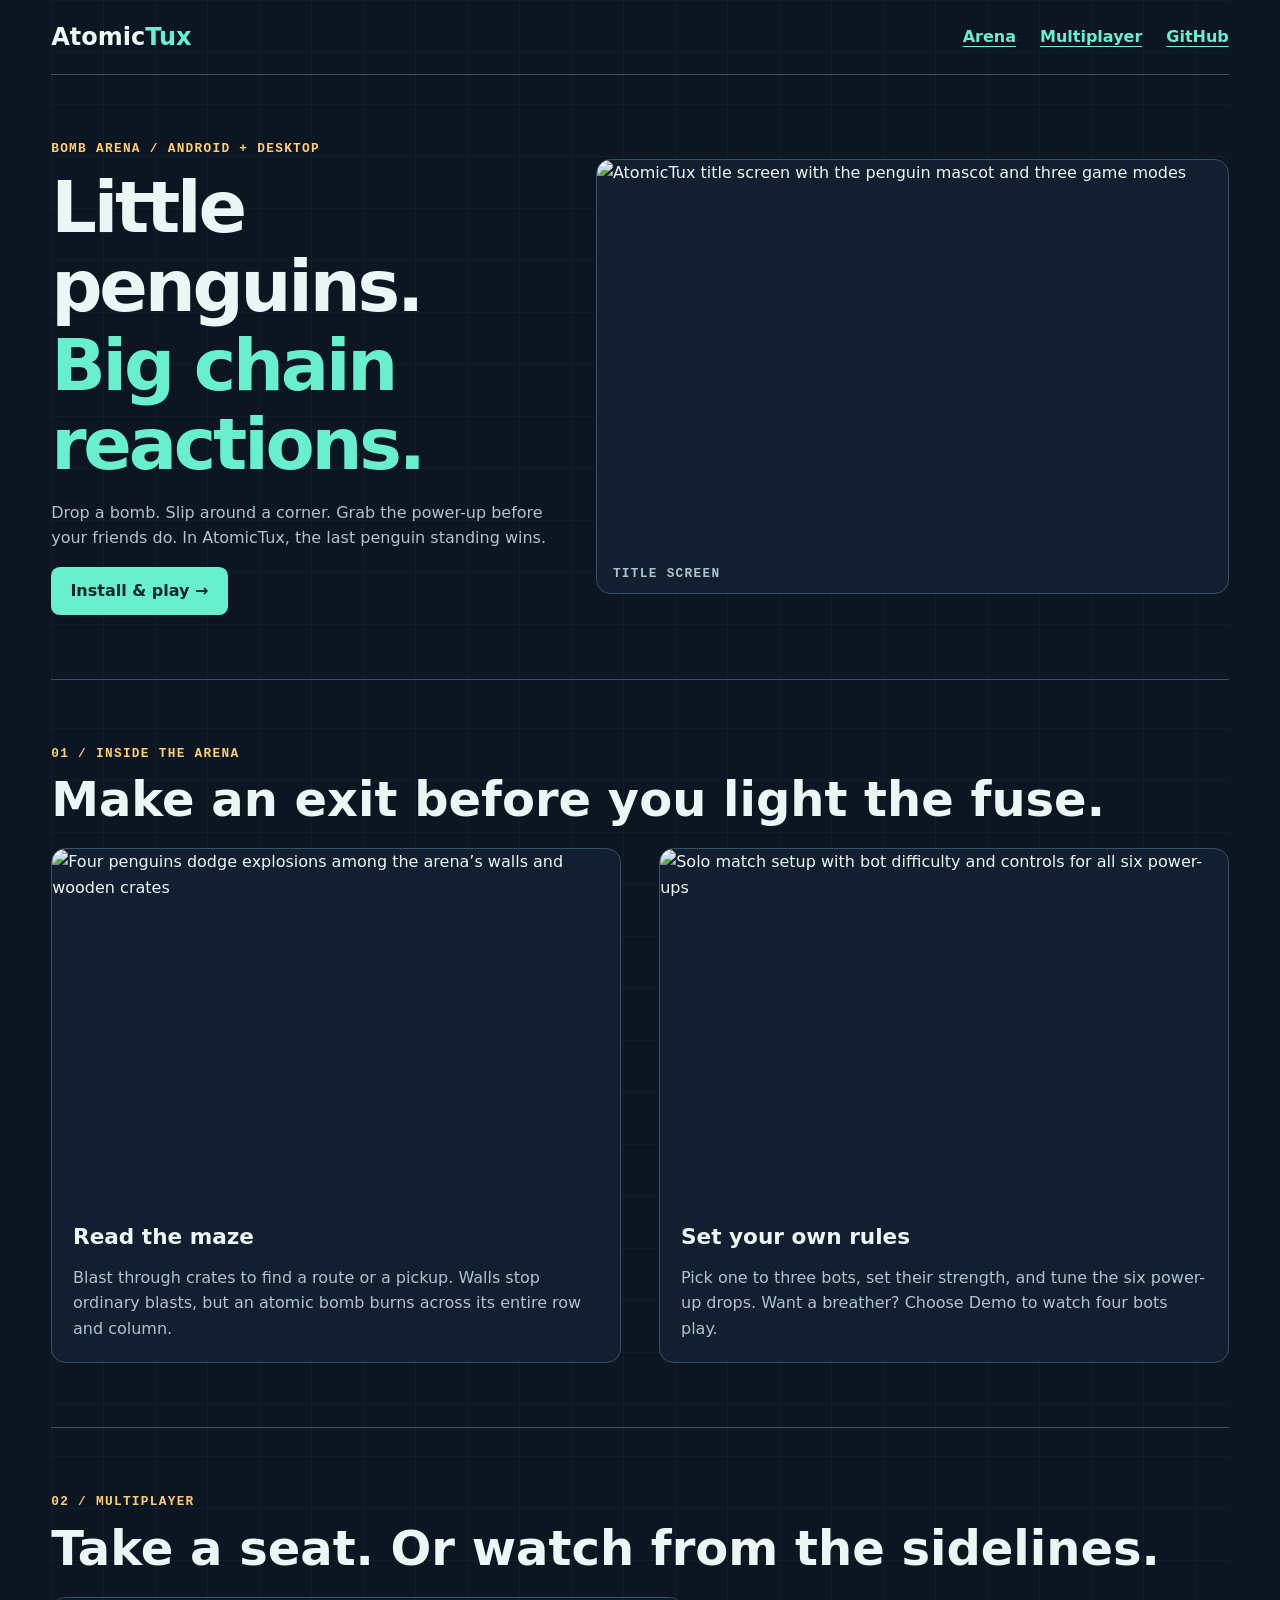
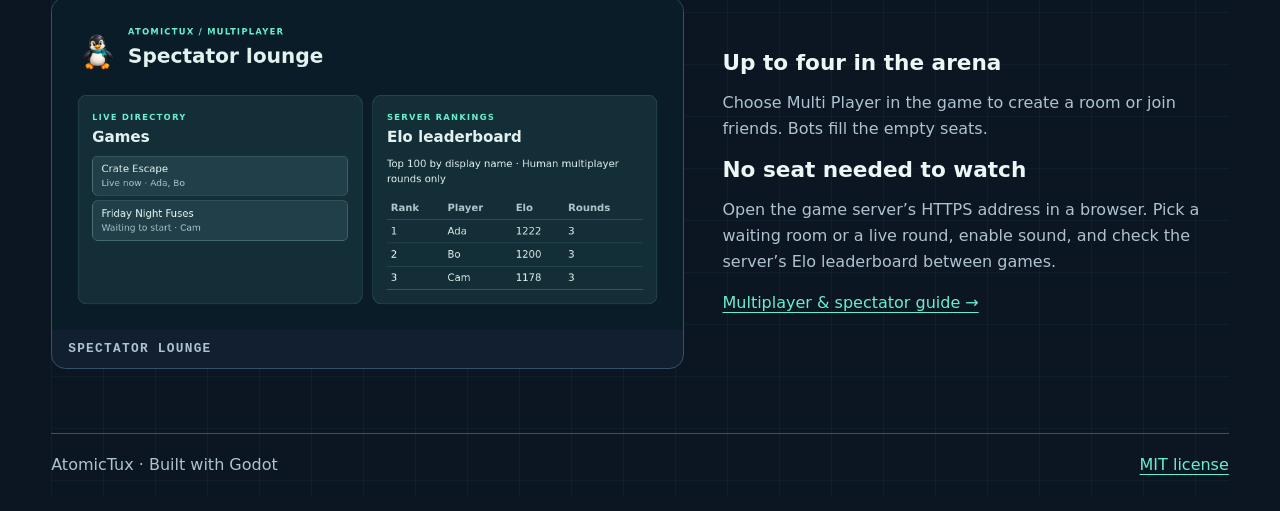
==== docs/index.html @ 123867a5 "pages added" ====
<!doctype html>
<html lang="en">
<head>
  <meta charset="utf-8">
  <meta name="viewport" content="width=device-width, initial-scale=1">
  <meta name="theme-color" content="#111f30">
  <meta name="description" content="Drop bombs, dodge chain reactions, and be the last penguin standing. Play AtomicTux on Android or desktop, or watch multiplayer rounds in your browser.">
  <title>AtomicTux · Little penguins. Big chain reactions.</title>
  <link rel="stylesheet" href="site.css">
</head>
<body>
  <a class="skip" href="#main">Skip to content</a>
  <header class="bar">
    <a class="brand" href="#main">Atomic<span>Tux</span></a>
    <nav aria-label="Main navigation">
      <a href="#arena">Arena</a><a href="#multiplayer">Multiplayer</a><a href="https://github.com/keuperj/AtomicTux">GitHub</a>
    </nav>
  </header>
  <main id="main">
    <section class="hero">
      <div>
        <p class="label">Bomb arena / Android + desktop</p>
        <h1>Little penguins.<br><em>Big chain reactions.</em></h1>
        <p>Drop a bomb. Slip around a corner. Grab the power-up before your friends do. In AtomicTux, the last penguin standing wins.</p>
        <a class="button" href="https://github.com/keuperj/AtomicTux/blob/main/docs/INSTALL.md">Install &amp; play <span aria-hidden="true">→</span></a>
      </div>
      <figure><img src="screenshots/landing.png" width="1280" height="800" alt="AtomicTux title screen with the penguin mascot and three game modes"><figcaption>Title screen</figcaption></figure>
    </section>
    <section id="arena">
      <p class="label">01 / Inside the arena</p>
      <h2>Make an exit before you light the fuse.</h2>
      <div class="cards">
        <article>
          <img src="screenshots/arena.png" width="1280" height="800" loading="lazy" alt="Four penguins dodge explosions among the arena’s walls and wooden crates">
          <div><h3>Read the maze</h3><p>Blast through crates to find a route or a pickup. Walls stop ordinary blasts, but an atomic bomb burns across its entire row and column.</p></div>
        </article>
        <article>
          <img src="screenshots/single-player.png" width="1280" height="800" loading="lazy" alt="Solo match setup with bot difficulty and controls for all six power-ups">
          <div><h3>Set your own rules</h3><p>Pick one to three bots, set their strength, and tune the six power-up drops. Want a breather? Choose Demo to watch four bots play.</p></div>
        </article>
      </div>
    </section>
    <section id="multiplayer">
      <p class="label">02 / Multiplayer</p>
      <h2>Take a seat. Or watch from the sidelines.</h2>
      <div class="split">
        <figure><img src="screenshots/spectator-lounge.png" width="1004" height="528" loading="lazy" alt="Spectator lounge listing live and waiting rooms beside the Elo leaderboard"><figcaption>Spectator lounge</figcaption></figure>
        <div><h3>Up to four in the arena</h3><p>Choose Multi Player in the game to create a room or join friends. Bots fill the empty seats.</p>
          <h3>No seat needed to watch</h3><p>Open the game server’s HTTPS address in a browser. Pick a waiting room or a live round, enable sound, and check the server’s Elo leaderboard between games.</p>
          <a href="https://github.com/keuperj/AtomicTux/blob/main/docs/MULTIPLAYER.md">Multiplayer &amp; spectator guide →</a>
        </div>
      </div>
    </section>
  </main>
  <footer><span>AtomicTux · Built with Godot</span><a href="https://github.com/keuperj/AtomicTux/blob/main/LICENSE">MIT license</a></footer>
</body>
</html>
---- docs/site.css ----
:root {
  color-scheme: dark;
  --panel: #111f30;
  --edge: #365264;
  --teal: #68efcd;
  --gold: #ffce74;
  --muted: #aec3cf;
  font: 1rem/1.6 system-ui, sans-serif;
  color: #ecf6f5;
  background: #0b1622;
}
* { box-sizing: border-box; }
body {
  margin: auto;
  width: min(74rem, 92%);
  background-image: linear-gradient(#18303b55 1px, transparent 1px), linear-gradient(90deg, #18303b55 1px, transparent 1px);
  background-size: 52px 52px;
}
a { color: var(--teal); text-underline-offset: .22em; }
a:hover { color: var(--gold); }
a:focus-visible { outline: 3px solid var(--gold); outline-offset: 4px; }
.skip { position: absolute; top: -5rem; padding: .5rem 1rem; background: var(--panel); }
.skip:focus { top: .5rem; }
.bar, nav, footer { display: flex; align-items: center; flex-wrap: wrap; gap: .7rem 1.5rem; }
.bar, footer { justify-content: space-between; padding: 1.1rem 0; }
.bar { border-bottom: 1px solid var(--edge); }
nav a { font-weight: 650; }
.brand { font-size: 1.5rem; font-weight: 900; color: inherit; text-decoration: none; }
.brand span, em { color: var(--teal); font-style: normal; }
section { padding-block: clamp(2rem, 5vw, 4.5rem); }
section + section, footer { border-top: 1px solid var(--edge); }
.hero, .split, .cards { display: grid; gap: clamp(1rem, 3vw, 2.75rem); }
.hero, .split { align-items: center; }
.hero { grid-template-columns: 4fr 5fr; }
.split { grid-template-columns: 5fr 4fr; }
.cards { grid-template-columns: repeat(2, minmax(0, 1fr)); }
.label, figcaption { font: bold .8rem/1.5 ui-monospace, monospace; letter-spacing: .1em; text-transform: uppercase; }
.label { color: var(--gold); margin: 0 0 .65rem; }
h1, h2, h3 { line-height: 1.1; margin: 0; text-wrap: balance; }
h1 { font-size: clamp(2.6rem, 5.6vw, 4.8rem); letter-spacing: -.045em; }
h2 { font-size: clamp(1.9rem, 4vw, 3rem); margin-bottom: 1.4rem; }
h3 { font-size: 1.35rem; }
p, footer { color: var(--muted); }
.button { display: inline-block; color: #10252c; background: var(--teal); border-radius: .55rem; padding: .7rem 1.2rem; font-weight: 750; text-decoration: none; }
.button:hover { color: #10252c; background: var(--gold); }
figure, article { margin: 0; background: var(--panel); border: 1px solid var(--edge); border-radius: .9rem; overflow: hidden; }
img { display: block; width: 100%; height: auto; }
figcaption { padding: .6rem 1rem; color: var(--muted); }
article div { padding: 1.3rem; }
article p { margin-bottom: 0; }
footer { margin-bottom: 1rem; }
@media (max-width: 48rem) {
  .hero, .split, .cards { grid-template-columns: 1fr; }
}
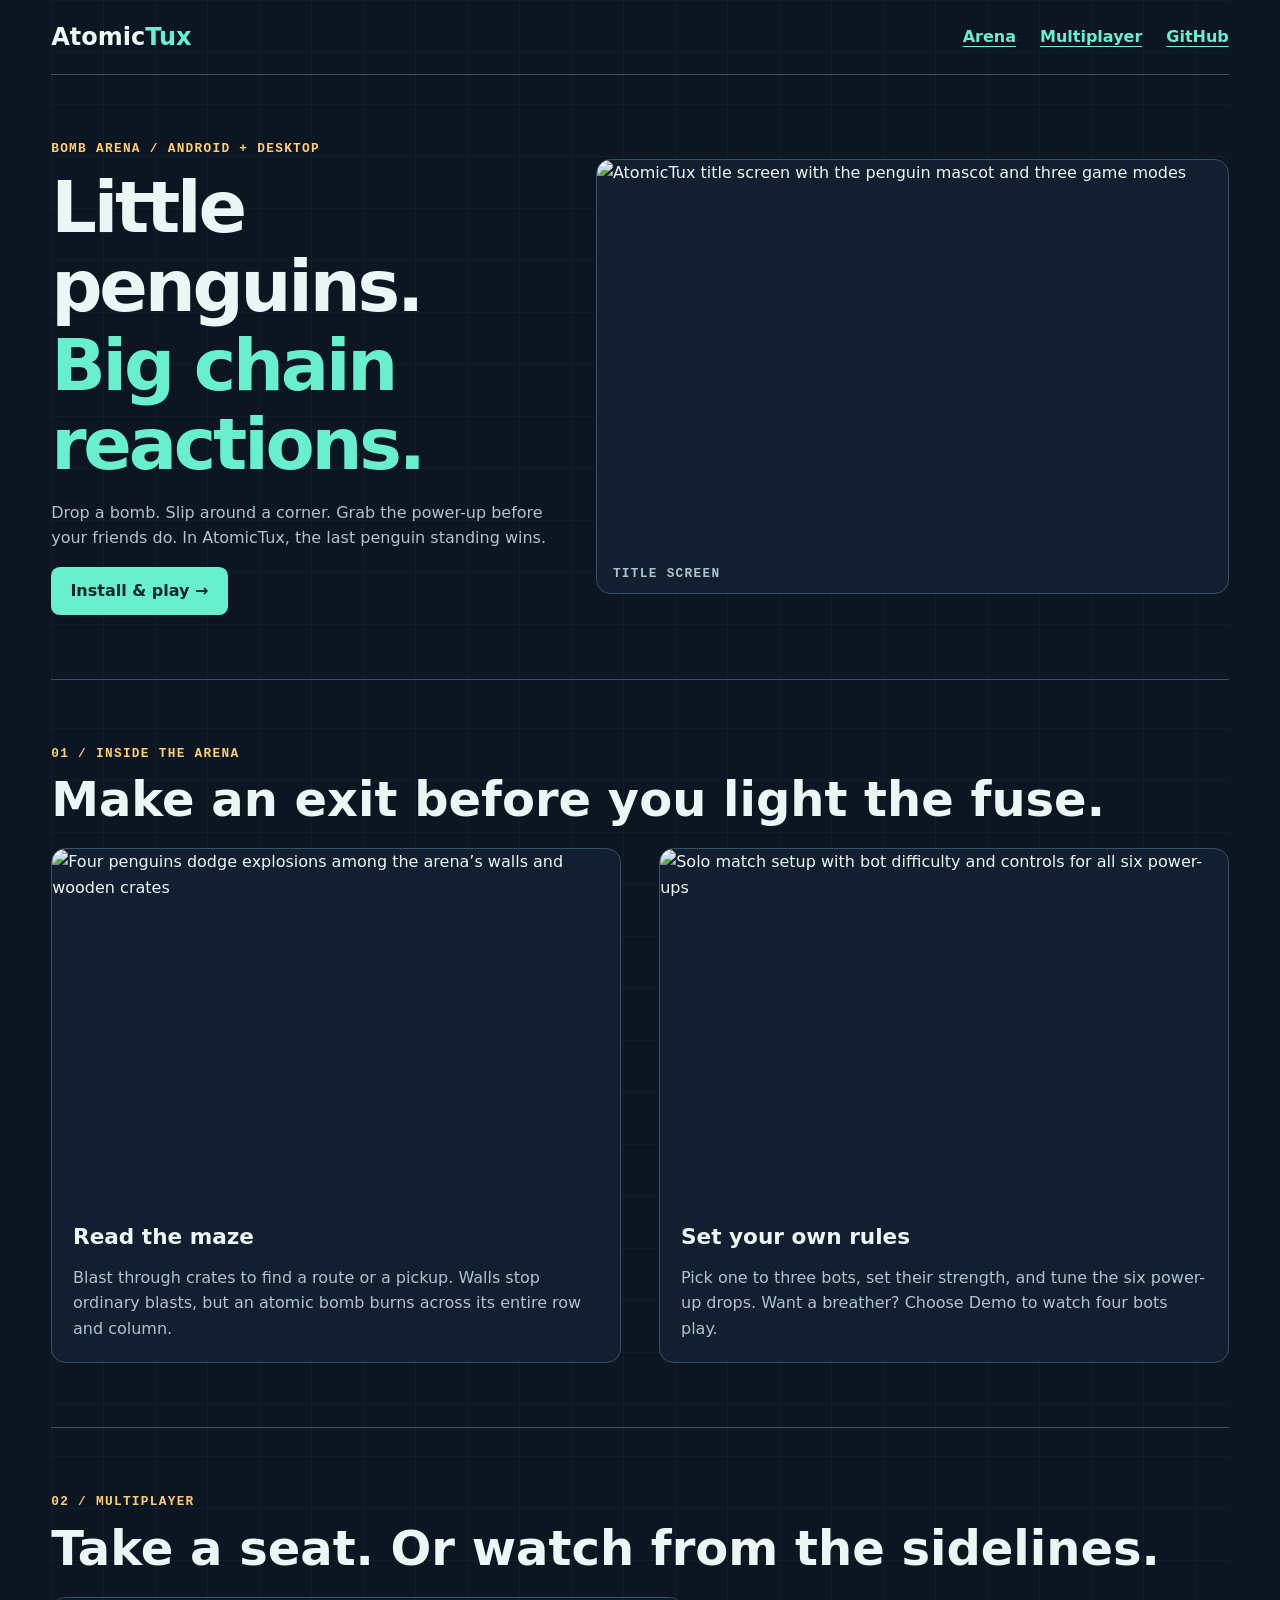
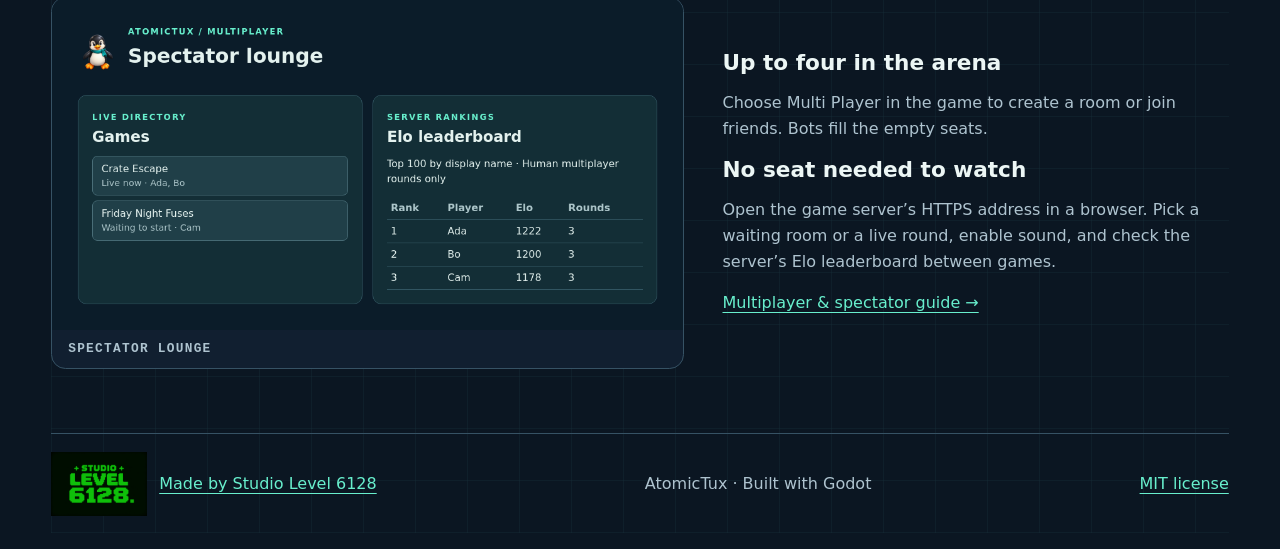
==== commit c00d66a0: "Studio added" ====
--- a/docs/index.html
+++ b/docs/index.html
@@ -52,6 +52,6 @@
       </div>
     </section>
   </main>
-  <footer><span>AtomicTux · Built with Godot</span><a href="https://github.com/keuperj/AtomicTux/blob/main/LICENSE">MIT license</a></footer>
+  <footer><a class="studio-credit" href="https://studio-level-6128.github.io/website/"><img src="assets/studio-level-6128.png" width="96" height="64" alt="">Made by Studio Level 6128</a><span>AtomicTux · Built with Godot</span><a href="https://github.com/keuperj/AtomicTux/blob/main/LICENSE">MIT license</a></footer>
 </body>
 </html>
--- a/docs/site.css
+++ b/docs/site.css
@@ -51,4 +51,6 @@
 footer { margin-bottom: 1rem; }
 @media (max-width: 48rem) {
   .hero, .split, .cards { grid-template-columns: 1fr; }
-}+}
+.studio-credit { display: inline-flex; align-items: center; gap: .75rem; color: #68efcd; }
+.studio-credit img { width: 96px; height: auto; }
